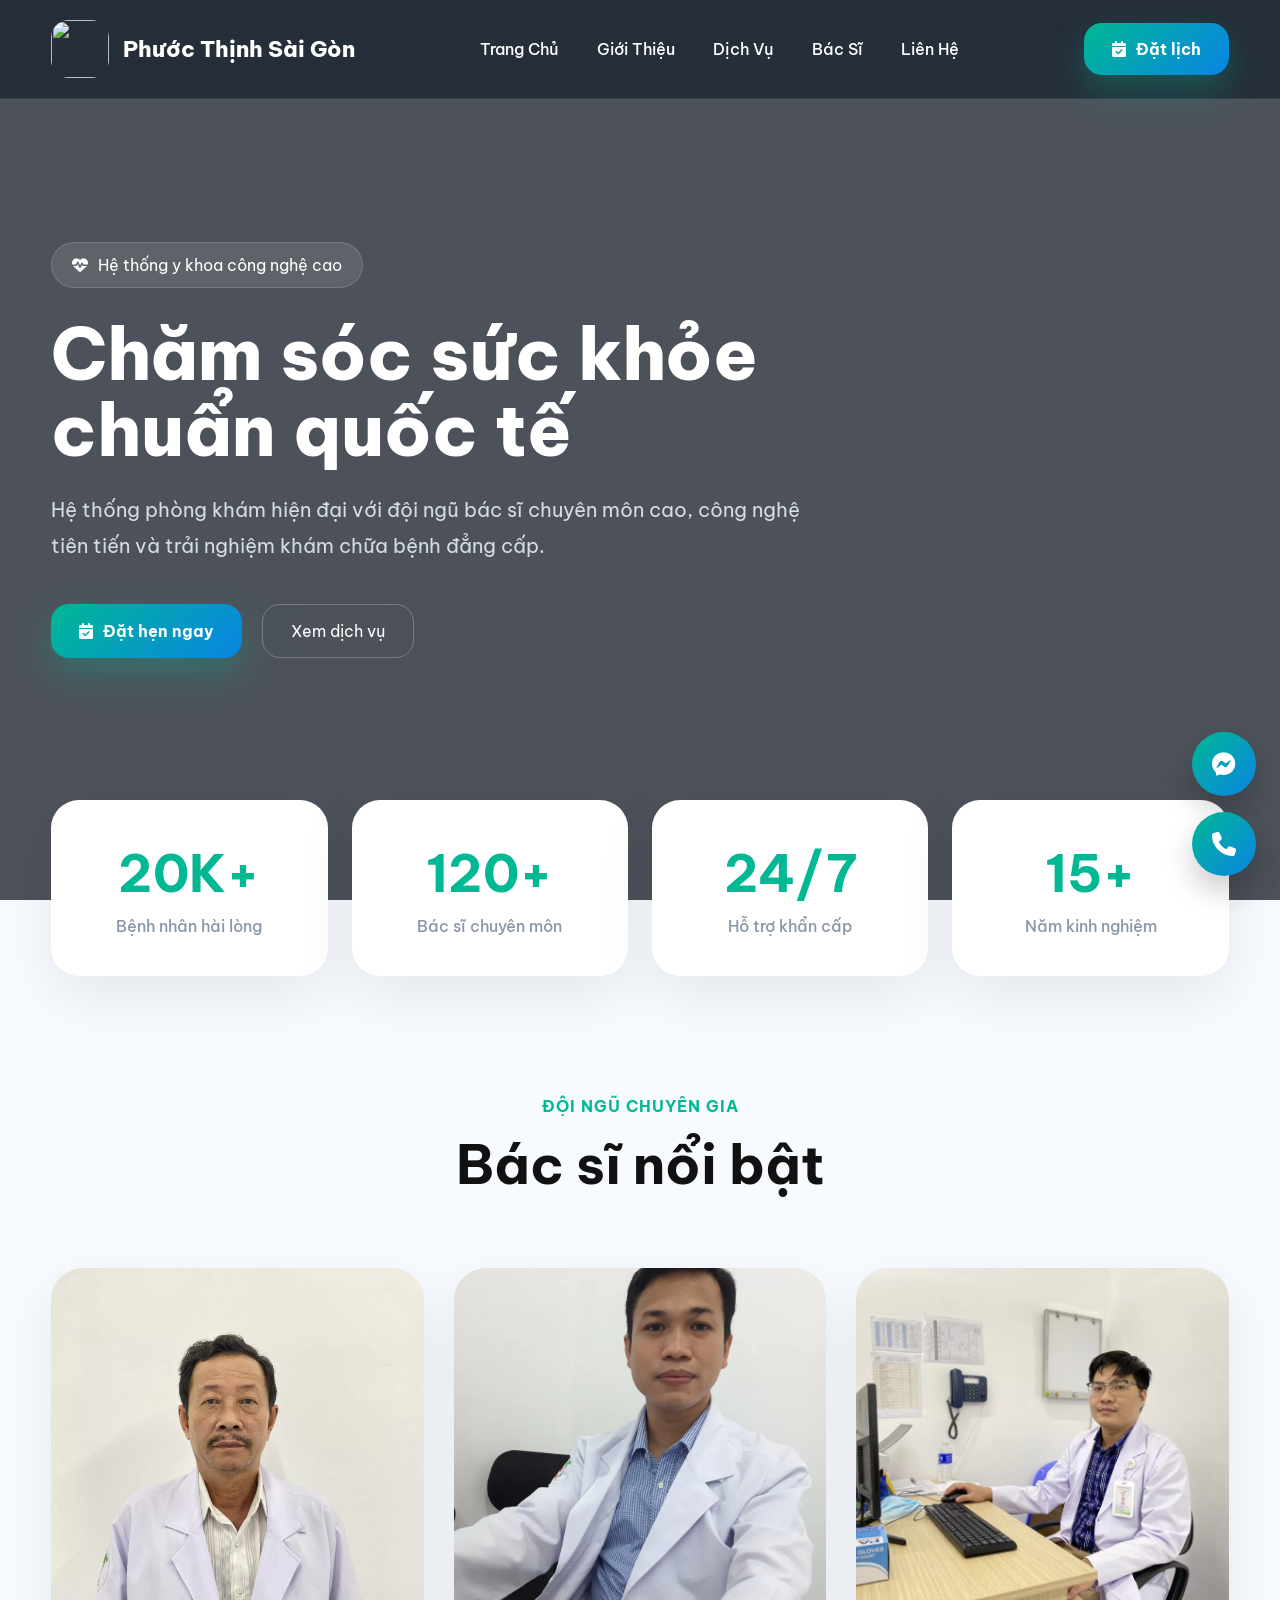
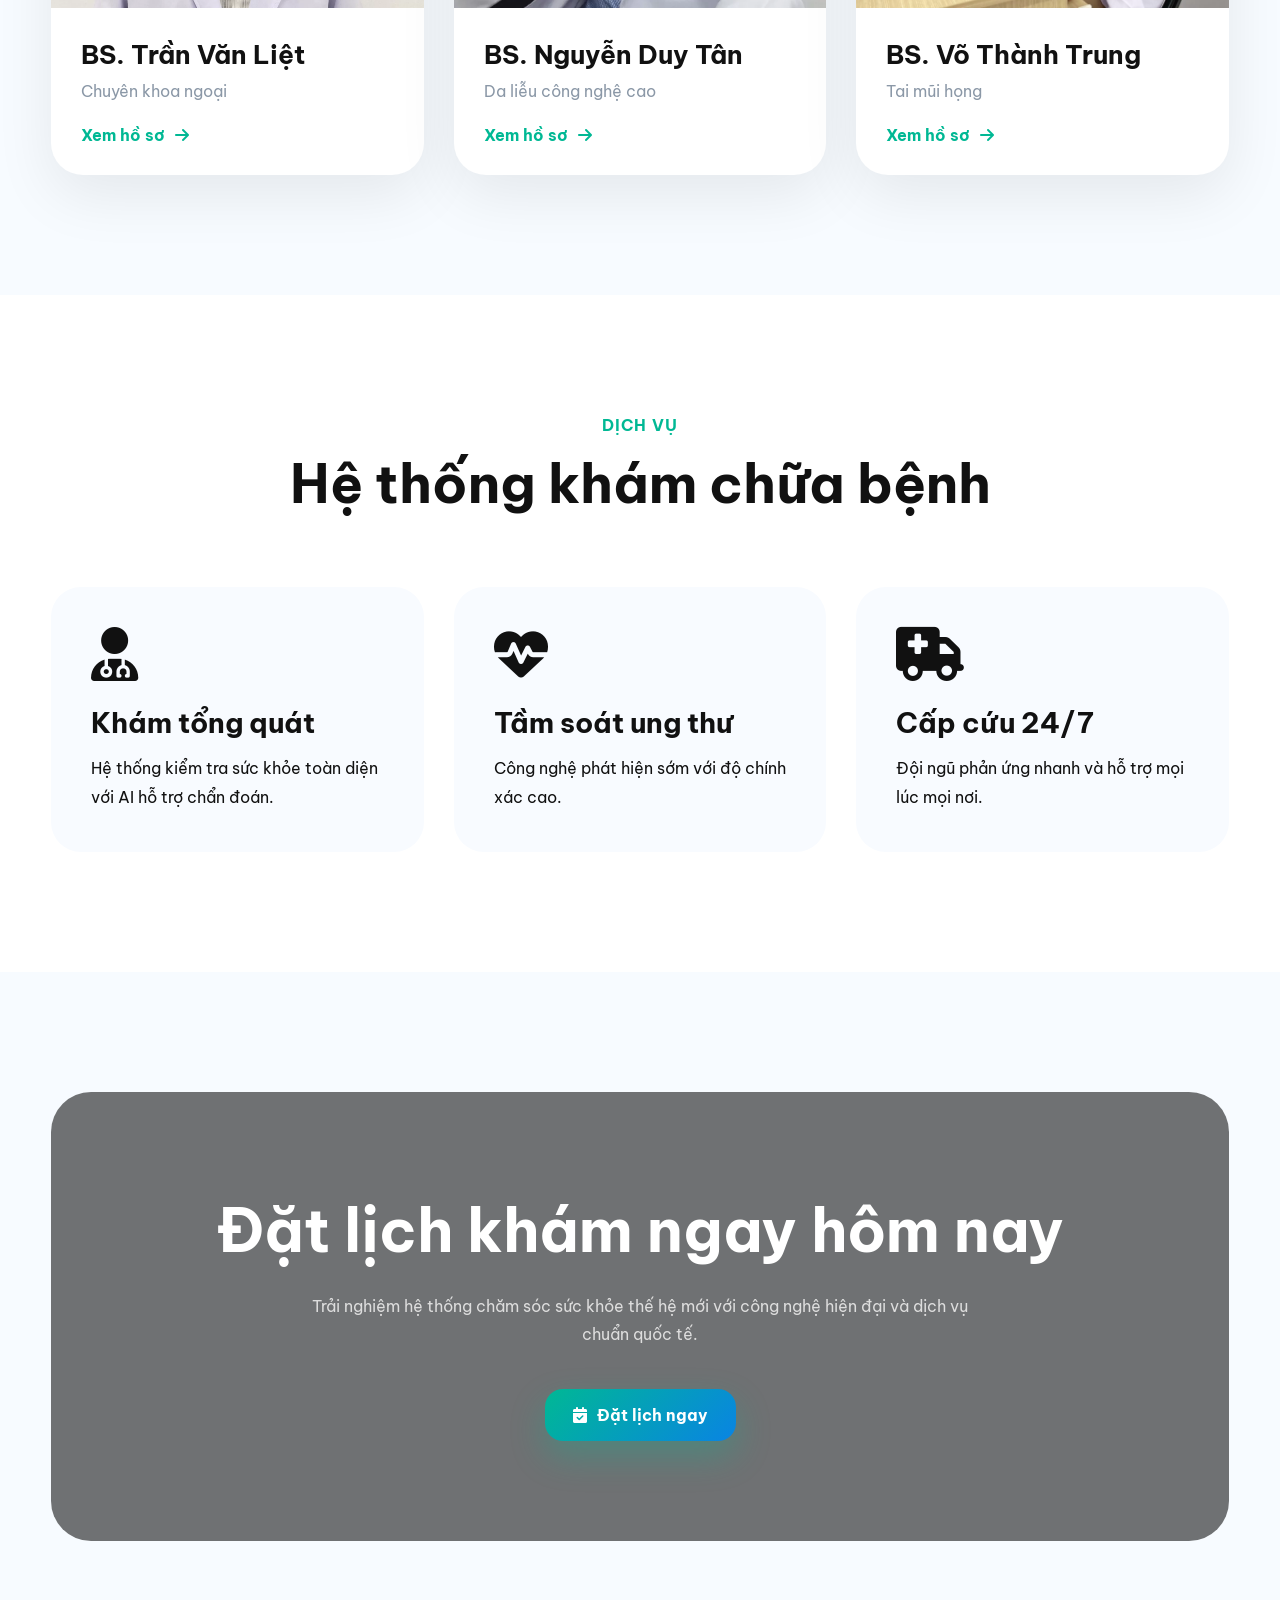
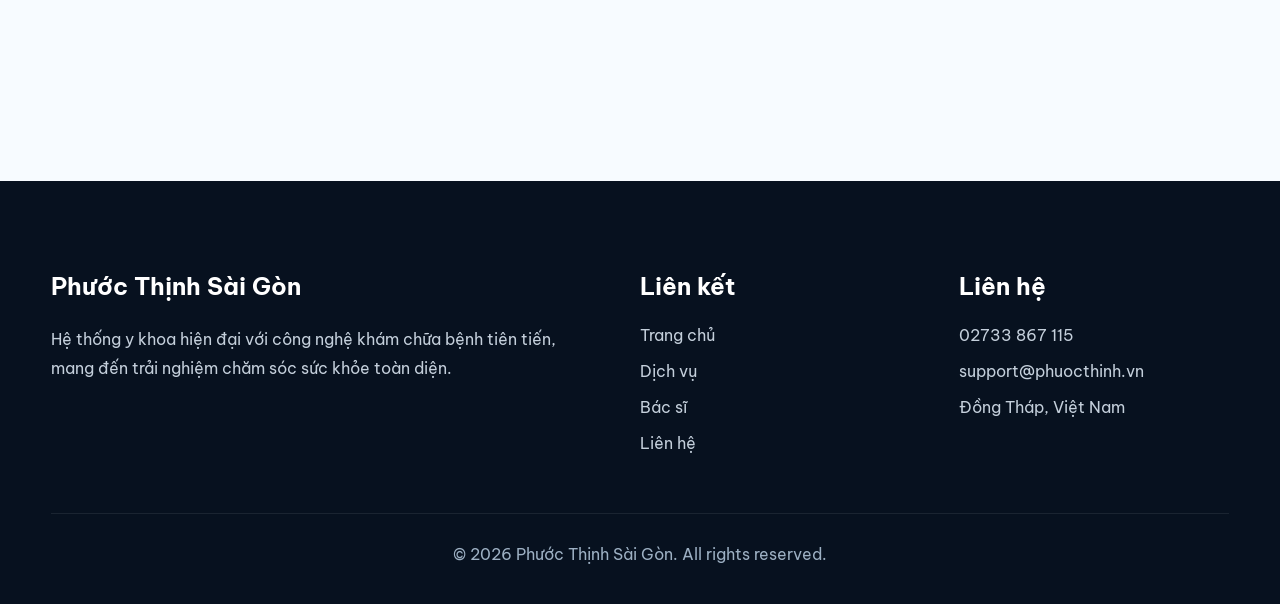
==== index.html @ d94be0cf "Update gfull" ====
<!DOCTYPE html>
<html lang="vi">
<head>
  <meta charset="UTF-8" />
  <meta name="viewport" content="width=device-width, initial-scale=1.0"/>

  <title>Phước Thịnh Sài Gòn</title>

  <!-- FONT -->
  <link rel="preconnect" href="https://fonts.googleapis.com">
  <link href="https://fonts.googleapis.com/css2?family=Be+Vietnam+Pro:wght@300;400;500;600;700;800&display=swap" rel="stylesheet">

  <!-- ICON -->
  <link
    rel="stylesheet"
    href="https://cdnjs.cloudflare.com/ajax/libs/font-awesome/6.5.2/css/all.min.css"
  />

  <!-- SWIPER -->
  <link
    rel="stylesheet"
    href="https://cdn.jsdelivr.net/npm/swiper@11/swiper-bundle.min.css"
  />
<link href="https://unpkg.com/aos@2.3.4/dist/aos.css" rel="stylesheet">
  <style>

    *{
      margin:0;
      padding:0;
      box-sizing:border-box;
    }

    :root{
      --primary:#00b894;
      --secondary:#0984e3;
      --dark:#07111f;
      --white:#fff;
      --gray:#8b98a7;
      --light:#f7fbff;
      --shadow:0 20px 60px rgba(0,0,0,.08);
      --radius:28px;
    }

    body{
      font-family:'Be Vietnam Pro',sans-serif;
      background:var(--light);
      color:#111;
      overflow-x:hidden;
    }

    a{
      text-decoration:none;
    }

    .container{
      width:min(1320px,92%);
      margin:auto;
    }

    /* NAVBAR */

    .navbar{
      position:fixed;
      top:0;
      left:0;
      width:100%;
      z-index:999;
      padding:20px 0;
      transition:.4s;
      backdrop-filter: blur(16px);
      background:rgba(7,17,31,.55);
      border-bottom:1px solid rgba(255,255,255,.08);
    }

    .nav-wrapper{
      display:flex;
      align-items:center;
      justify-content:space-between;
    }

    .logo{
      display:flex;
      align-items:center;
      gap:14px;
      color:#fff;
      font-weight:800;
      font-size:22px;
    }

    .logo img{
      width:58px;
      height:58px;
      border-radius:18px;
      object-fit:cover;
    }

    .menu{
      display:flex;
      gap:38px;
    }

    .menu a{
      color:#fff;
      font-weight:500;
      transition:.3s;
      position:relative;
    }

    .menu a:hover{
      color:#00e5b0;
    }

    .btn-primary{
      background:linear-gradient(135deg,var(--primary),var(--secondary));
      color:#fff;
      padding:16px 28px;
      border-radius:18px;
      font-weight:700;
      display:inline-flex;
      align-items:center;
      gap:10px;
      transition:.4s;
      box-shadow:0 15px 35px rgba(0,184,148,.3);
    }

    .btn-primary:hover{
      transform:translateY(-4px);
    }

    /* HERO */

    .hero{
      min-height:100vh;
      position:relative;
      display:flex;
      align-items:center;
      overflow:hidden;
      background:
      linear-gradient(rgba(4,10,20,.7),rgba(4,10,20,.7)),
      url('https://images.unsplash.com/photo-1579684385127-1ef15d508118?q=80&w=2000&auto=format&fit=crop')
      center/cover;
    }

    .hero-content{
      max-width:760px;
      color:#fff;
      position:relative;
      z-index:2;
    }

    .hero-badge{
      display:inline-flex;
      align-items:center;
      gap:10px;
      padding:12px 20px;
      border-radius:999px;
      background:rgba(255,255,255,.1);
      border:1px solid rgba(255,255,255,.15);
      margin-bottom:28px;
      backdrop-filter:blur(12px);
    }

    .hero h1{
      font-size:72px;
      line-height:1.05;
      font-weight:800;
      margin-bottom:24px;
    }

    .hero p{
      font-size:20px;
      color:#d6dce5;
      line-height:1.8;
      margin-bottom:40px;
    }

    .hero-buttons{
      display:flex;
      gap:20px;
      flex-wrap:wrap;
    }

    .btn-secondary{
      border:1px solid rgba(255,255,255,.25);
      padding:16px 28px;
      border-radius:18px;
      color:#fff;
      backdrop-filter:blur(10px);
      transition:.4s;
    }

    .btn-secondary:hover{
      background:#fff;
      color:#000;
    }

    /* STATS */

    .stats{
      margin-top:-100px;
      position:relative;
      z-index:5;
    }

    .stats-grid{
      display:grid;
      grid-template-columns:repeat(4,1fr);
      gap:24px;
    }

    .stat-card{
      background:#fff;
      border-radius:28px;
      padding:40px;
      box-shadow:var(--shadow);
      text-align:center;
    }

    .stat-card h2{
      font-size:52px;
      color:var(--primary);
      margin-bottom:10px;
    }

    .stat-card p{
      color:var(--gray);
      font-weight:500;
    }

    /* SECTION */

    section{
      padding:120px 0;
    }

    .section-title{
      text-align:center;
      margin-bottom:70px;
    }

    .section-title span{
      color:var(--primary);
      font-weight:700;
      letter-spacing:1px;
      text-transform:uppercase;
    }

    .section-title h2{
      font-size:54px;
      margin-top:14px;
    }

    /* DOCTORS */

    .doctor-grid{
      display:grid;
      grid-template-columns:repeat(auto-fit,minmax(280px,1fr));
      gap:30px;
    }

    .doctor-card{
      background:#fff;
      border-radius:32px;
      overflow:hidden;
      transition:.5s;
      box-shadow:var(--shadow);
      position:relative;
    }

    .doctor-card:hover{
      transform:translateY(-12px);
    }

    .doctor-image{
      height:340px;
      overflow:hidden;
    }

    .doctor-image img{
      width:100%;
      height:100%;
      object-fit:cover;
      transition:.6s;
    }

    .doctor-card:hover img{
      transform:scale(1.08);
    }

    .doctor-content{
      padding:30px;
    }

    .doctor-content h3{
      font-size:26px;
      margin-bottom:10px;
    }

    .doctor-content p{
      color:var(--gray);
      margin-bottom:24px;
    }

    .doctor-btn{
      display:inline-flex;
      align-items:center;
      gap:10px;
      color:var(--primary);
      font-weight:700;
    }

    /* SERVICES */

    .services{
      background:#fff;
    }

    .service-grid{
      display:grid;
      grid-template-columns:repeat(auto-fit,minmax(280px,1fr));
      gap:30px;
    }

    .service-card{
      padding:40px;
      border-radius:30px;
      background:#f8fbff;
      transition:.4s;
    }

    .service-card:hover{
      background:linear-gradient(135deg,#00b894,#0984e3);
      color:#fff;
      transform:translateY(-10px);
    }

    .service-card i{
      font-size:54px;
      margin-bottom:24px;
    }

    .service-card h3{
      font-size:28px;
      margin-bottom:14px;
    }

    .service-card p{
      line-height:1.8;
    }

    /* CTA */

    .cta{
      position:relative;
      border-radius:40px;
      overflow:hidden;
      background:
      linear-gradient(rgba(0,0,0,.55),rgba(0,0,0,.55)),
      url('https://images.unsplash.com/photo-1587351021759-3e566b6af7cc?q=80&w=2000&auto=format&fit=crop')
      center/cover;
      padding:100px;
      color:#fff;
      text-align:center;
    }

    .cta h2{
      font-size:60px;
      margin-bottom:24px;
    }

    .cta p{
      max-width:700px;
      margin:auto;
      line-height:1.8;
      color:#ddd;
      margin-bottom:40px;
    }

    /* FOOTER */

    footer{
      background:#07111f;
      color:#fff;
      padding:90px 0 40px;
      margin-top:120px;
    }

    .footer-grid{
      display:grid;
      grid-template-columns:2fr 1fr 1fr;
      gap:50px;
    }

    .footer-title{
      font-size:24px;
      margin-bottom:24px;
    }

    .footer-links{
      display:flex;
      flex-direction:column;
      gap:16px;
    }

    .footer-links a{
      color:#c4cfdb;
    }

    .copyright{
      margin-top:60px;
      border-top:1px solid rgba(255,255,255,.08);
      padding-top:30px;
      color:#9db0c3;
      text-align:center;
    }

    /* FLOAT */

    .floating-contact{
      position:fixed;
      right:24px;
      bottom:24px;
      z-index:999;
      display:flex;
      flex-direction:column;
      gap:16px;
    }

    .floating-contact a{
      width:64px;
      height:64px;
      border-radius:50%;
      display:flex;
      align-items:center;
      justify-content:center;
      background:linear-gradient(135deg,var(--primary),var(--secondary));
      color:#fff;
      font-size:24px;
      box-shadow:0 15px 30px rgba(0,0,0,.2);
    }

    /* MOBILE */

    @media(max-width:992px){

      .menu{
        display:none;
      }

      .hero h1{
        font-size:48px;
      }

      .stats-grid{
        grid-template-columns:1fr 1fr;
      }

      .section-title h2{
        font-size:40px;
      }

      .cta{
        padding:60px 30px;
      }

      .cta h2{
        font-size:40px;
      }

      .footer-grid{
        grid-template-columns:1fr;
      }

    }

    @media(max-width:768px){

      .hero{
        text-align:center;
      }

      .hero-buttons{
        justify-content:center;
      }

      .stats-grid{
        grid-template-columns:1fr;
      }

      .hero h1{
        font-size:38px;
      }

    }

  </style>
</head>

<body>

  <!-- NAVBAR -->

  <header class="navbar">
    <div class="container nav-wrapper">

      <a href="#" class="logo">
        <img src="https://media.phuocthinhsaigon.vn/media/logo/logo-ptsg.webp">
        <span>Phước Thịnh Sài Gòn</span>
      </a>

      <nav class="menu">
        <a href="#">Trang Chủ</a>
        <a href="#">Giới Thiệu</a>
        <a href="#">Dịch Vụ</a>
        <a href="#">Bác Sĩ</a>
        <a href="#">Liên Hệ</a>
      </nav>

      <a href="#" class="btn-primary">
        <i class="fa-solid fa-calendar-check"></i>
        Đặt lịch
      </a>

    </div>
  </header>

  <!-- HERO -->

  <section class="hero">

    <div class="container">

      <div class="hero-content">

        <div class="hero-badge">
          <i class="fa-solid fa-heart-pulse"></i>
          Hệ thống y khoa công nghệ cao
        </div>

        <h1>
          Chăm sóc sức khỏe chuẩn quốc tế
        </h1>

        <p>
          Hệ thống phòng khám hiện đại với đội ngũ bác sĩ chuyên môn cao,
          công nghệ tiên tiến và trải nghiệm khám chữa bệnh đẳng cấp.
        </p>

        <div class="hero-buttons">

          <a href="booking.html" class="btn-primary">
            <i class="fa-solid fa-calendar-check"></i>
            Đặt hẹn ngay
          </a>

          <a href="https://phuocthinhsaigon.vn/kham-chua-benh-dich-vu" class="btn-secondary">
            Xem dịch vụ
          </a>

        </div>

      </div>

    </div>

  </section>

  <!-- STATS -->

  <div class="stats">
    <div class="container">

      <div class="stats-grid">

        <div class="stat-card">
          <h2>20K+</h2>
          <p>Bệnh nhân hài lòng</p>
        </div>

        <div class="stat-card">
          <h2>120+</h2>
          <p>Bác sĩ chuyên môn</p>
        </div>

        <div class="stat-card">
          <h2>24/7</h2>
          <p>Hỗ trợ khẩn cấp</p>
        </div>

        <div class="stat-card">
          <h2>15+</h2>
          <p>Năm kinh nghiệm</p>
        </div>

      </div>

    </div>
  </div>

  <!-- DOCTORS -->

  <section>

    <div class="container">

      <div class="section-title">
        <span>Đội ngũ chuyên gia</span>
        <h2>Bác sĩ nổi bật</h2>
      </div>

      <div class="doctor-grid">

        <div class="doctor-card">

          <div class="doctor-image">
            <img src="/image/tran-van-liet_thumb_350.webp">
          </div>

          <div class="doctor-content">
            <h3>BS. Trần Văn Liệt</h3>
            <p>Chuyên khoa ngoại</p>

            <a href="https://phuocthinhsaigon.vn/tran-van-liet" class="doctor-btn">
              Xem hồ sơ
              <i class="fa-solid fa-arrow-right"></i>
            </a>
          </div>

        </div>

        <div class="doctor-card">

          <div class="doctor-image">
            <img src="/image/nguyen-duy-tan_thumb_350.webp">
          </div>

          <div class="doctor-content">
            <h3>BS. Nguyễn Duy Tân</h3>
            <p>Da liễu công nghệ cao</p>

            <a href="https://phuocthinhsaigon.vn/nguyen-duy-tan" class="doctor-btn">
              Xem hồ sơ
              <i class="fa-solid fa-arrow-right"></i>
            </a>
          </div>

        </div>

        <div class="doctor-card">

          <div class="doctor-image">
            <img src="/image/vo-thanh-trung_thumb_350.webp">
          </div>

          <div class="doctor-content">
            <h3>BS. Võ Thành Trung</h3>
            <p>Tai mũi họng</p>

            <a href="https://phuocthinhsaigon.vn/vo-thanh-trung" class="doctor-btn">
              Xem hồ sơ
              <i class="fa-solid fa-arrow-right"></i>
            </a>
          </div>

        </div>

      </div>

    </div>

  </section>

  <!-- SERVICES -->

  <section class="services">

    <div class="container">

      <div class="section-title">
        <span>Dịch vụ</span>
        <h2>Hệ thống khám chữa bệnh</h2>
      </div>

      <div class="service-grid">

        <div class="service-card">
          <i class="fa-solid fa-user-doctor"></i>
          <h3>Khám tổng quát</h3>
          <p>
            Hệ thống kiểm tra sức khỏe toàn diện với AI hỗ trợ chẩn đoán.
          </p>
        </div>

        <div class="service-card">
          <i class="fa-solid fa-heart-pulse"></i>
          <h3>Tầm soát ung thư</h3>
          <p>
            Công nghệ phát hiện sớm với độ chính xác cao.
          </p>
        </div>

        <div class="service-card">
          <i class="fa-solid fa-truck-medical"></i>
          <h3>Cấp cứu 24/7</h3>
          <p>
            Đội ngũ phản ứng nhanh và hỗ trợ mọi lúc mọi nơi.
          </p>
        </div>

      </div>

    </div>

  </section>

  <!-- CTA -->

  <section>

    <div class="container">

      <div class="cta">

        <h2>
          Đặt lịch khám ngay hôm nay
        </h2>

        <p>
          Trải nghiệm hệ thống chăm sóc sức khỏe thế hệ mới với công nghệ hiện đại và dịch vụ chuẩn quốc tế.
        </p>

       <a href="booking.html" class="btn-primary">
  <i class="fa-solid fa-calendar-check"></i>
  Đặt lịch ngay
</a>

      </div>

    </div>

  </section>

  <!-- FOOTER -->

  <footer>

    <div class="container">

      <div class="footer-grid">

        <div>
          <h3 class="footer-title">
            Phước Thịnh Sài Gòn
          </h3>

          <p style="line-height:1.8;color:#c4cfdb;">
            Hệ thống y khoa hiện đại với công nghệ khám chữa bệnh tiên tiến,
            mang đến trải nghiệm chăm sóc sức khỏe toàn diện.
          </p>
        </div>

        <div>

          <h3 class="footer-title">Liên kết</h3>

          <div class="footer-links">
            <a href="#">Trang chủ</a>
            <a href="#">Dịch vụ</a>
            <a href="#">Bác sĩ</a>
            <a href="#">Liên hệ</a>
          </div>

        </div>

        <div>

          <h3 class="footer-title">Liên hệ</h3>

          <div class="footer-links">
            <a href="#">02733 867 115</a>
            <a href="#">support@phuocthinh.vn</a>
            <a href="#">Đồng Tháp, Việt Nam</a>
          </div>

        </div>

      </div>

      <div class="copyright">
        © 2026 Phước Thịnh Sài Gòn. All rights reserved.
      </div>

    </div>

  </footer>

  <!-- FLOAT -->

  <div class="floating-contact">

    <a href="#">
      <i class="fa-brands fa-facebook-messenger"></i>
    </a>

    <a href="#">
      <i class="fa-solid fa-phone"></i>
    </a>

  </div>

  <!-- JS -->

  <script src="https://cdn.jsdelivr.net/npm/swiper@11/swiper-bundle.min.js"></script>

  <script>

    window.addEventListener("scroll",()=>{

      const nav=document.querySelector(".navbar");

      if(window.scrollY>50){
        nav.style.background="rgba(7,17,31,.88)";
      }else{
        nav.style.background="rgba(7,17,31,.55)";
      }

    });

  </script>

</body>
</html>
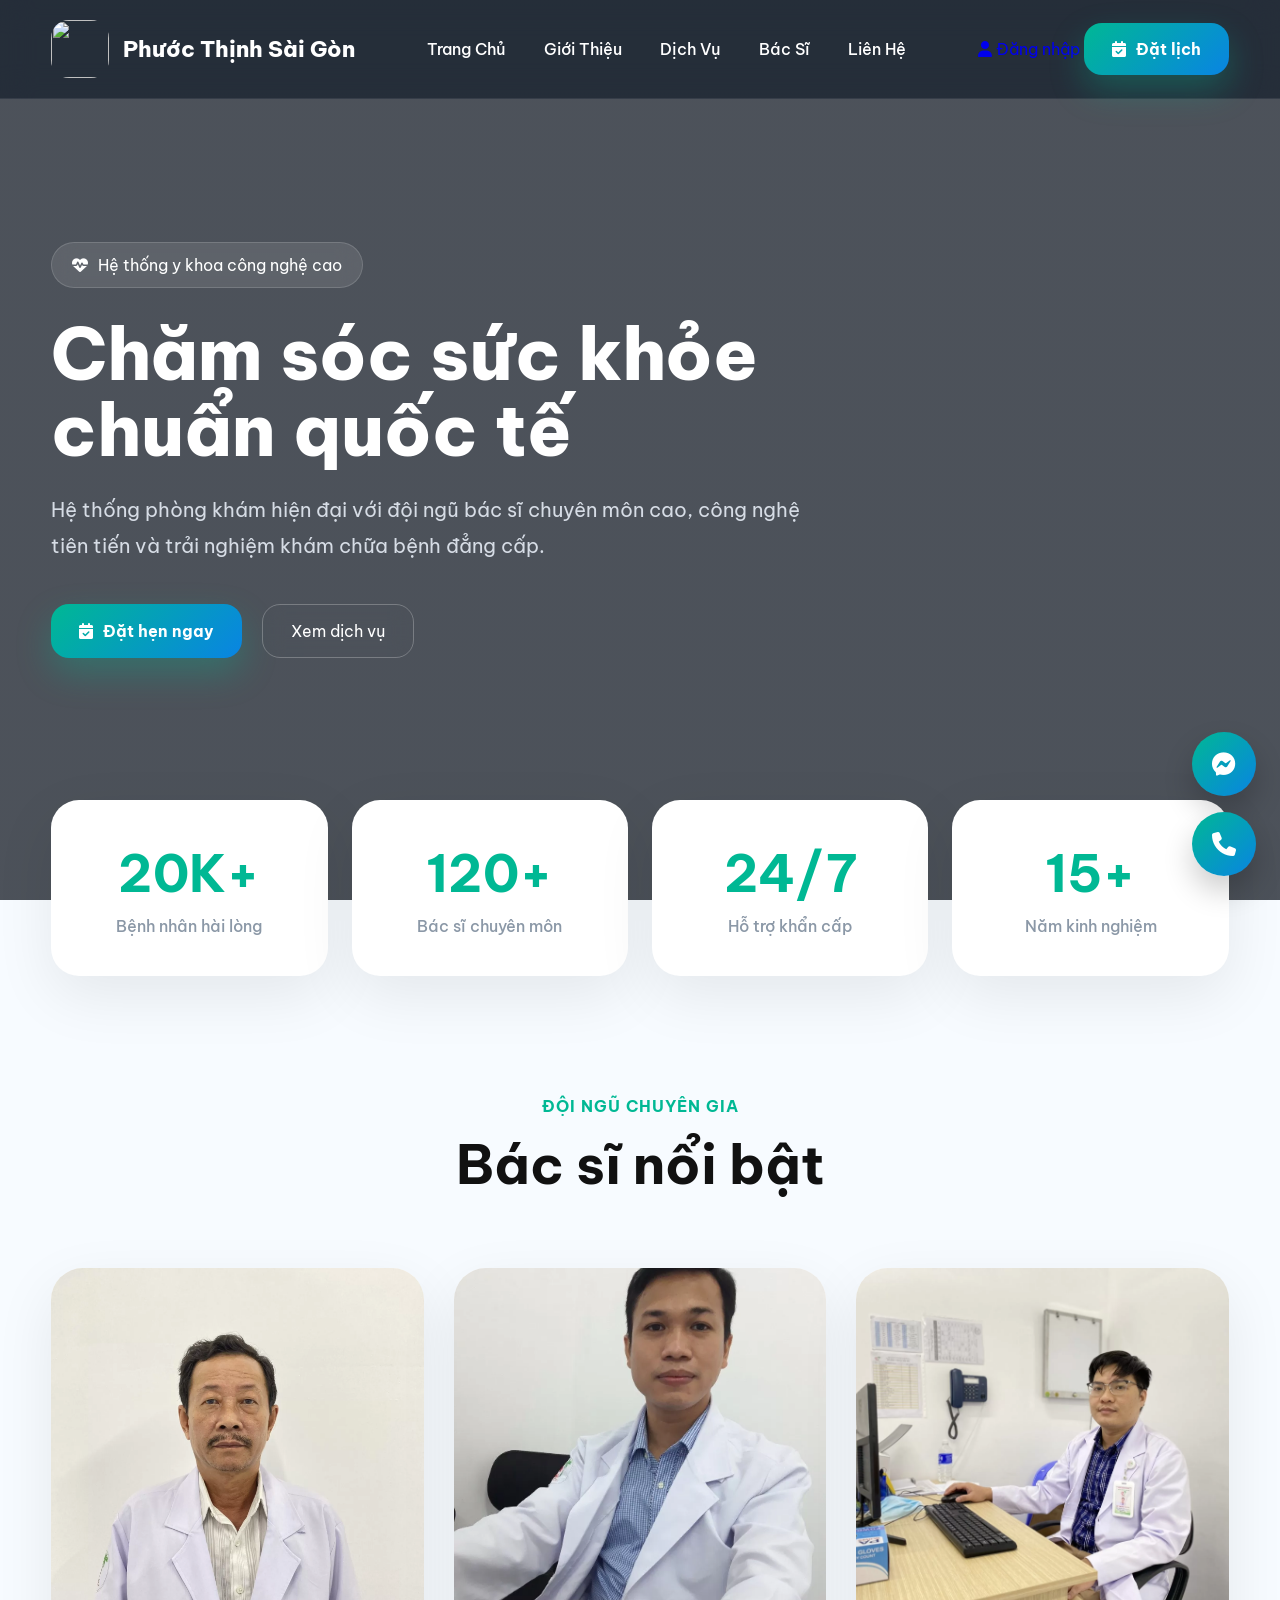
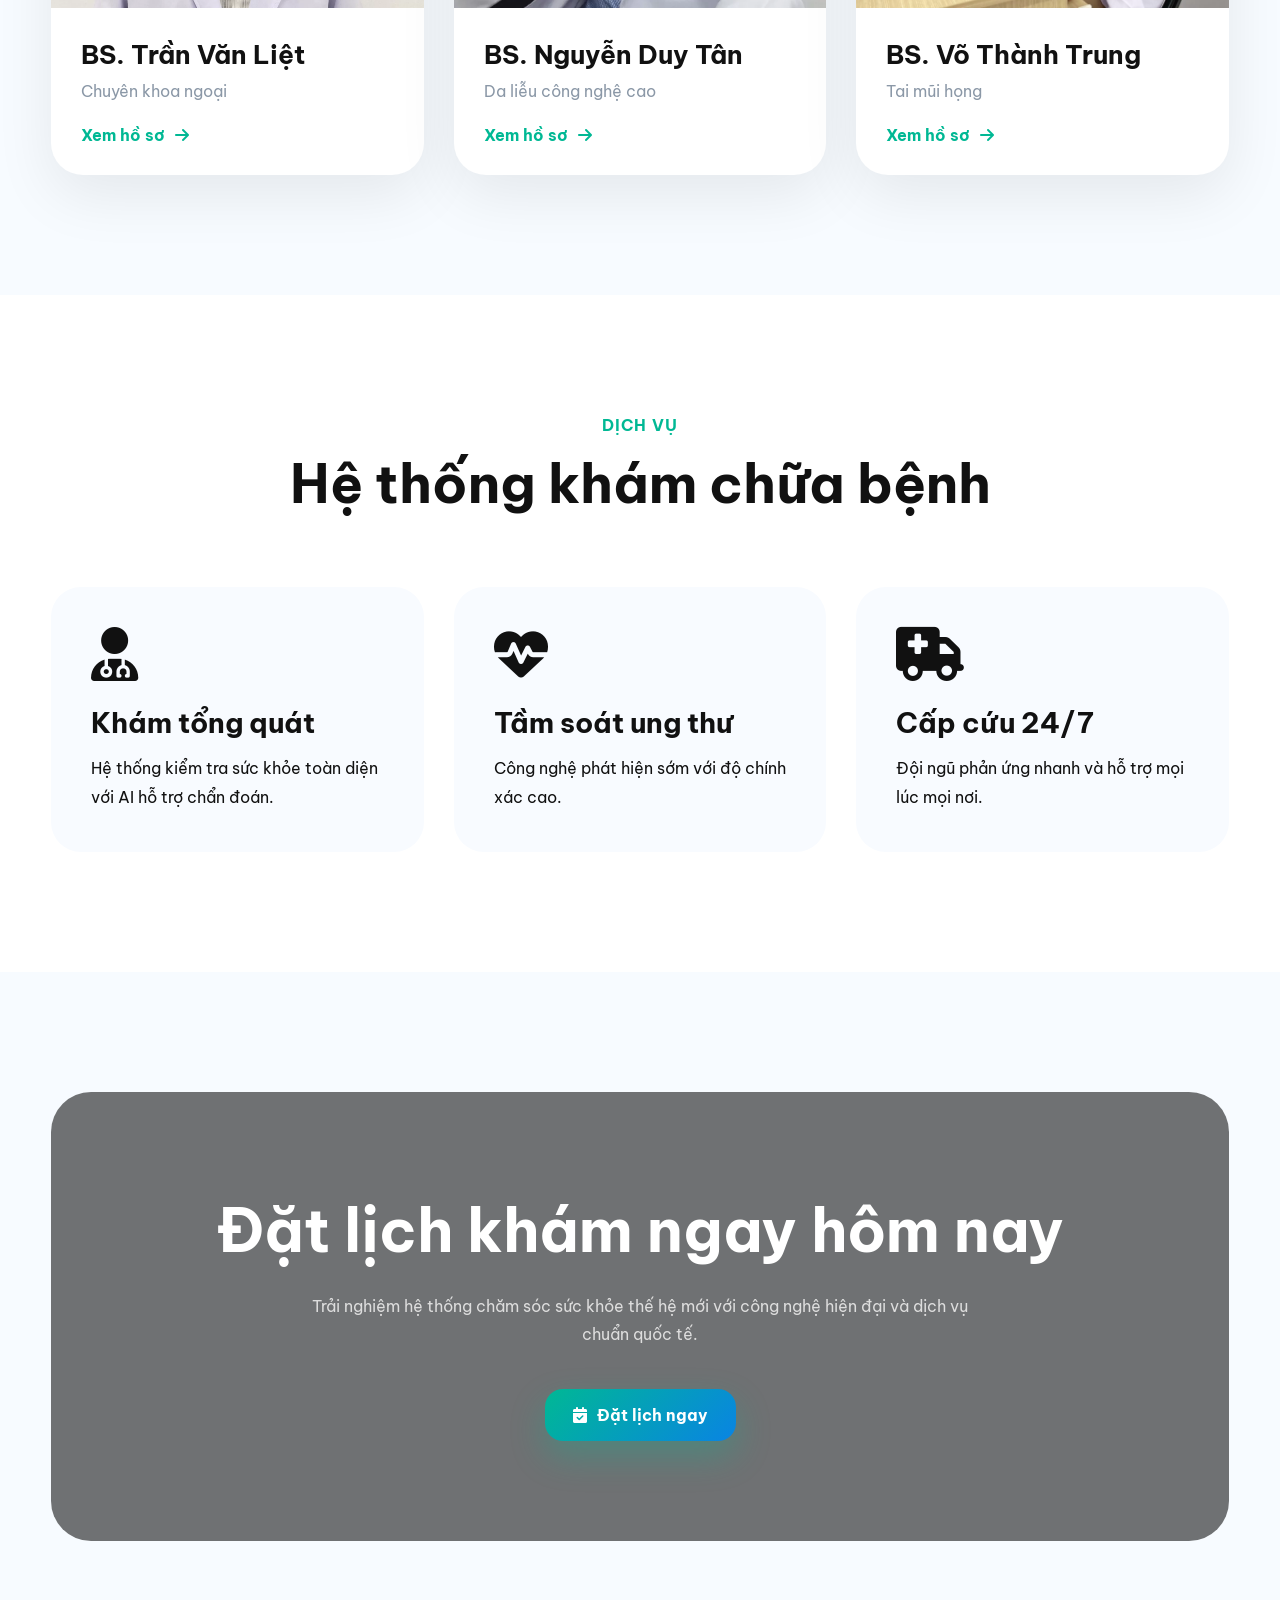
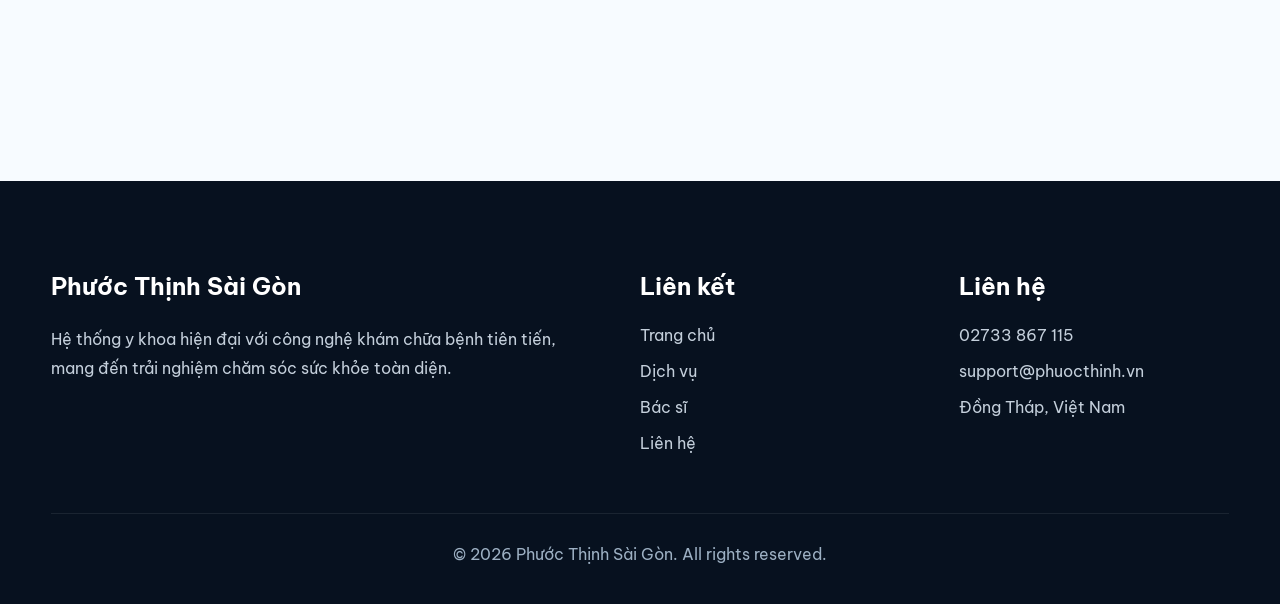
==== commit 2a68bd94: "Update login page" ====
--- a/index.html
+++ b/index.html
@@ -516,10 +516,17 @@
         <a href="#">Liên Hệ</a>
       </nav>
 
-      <a href="#" class="btn-primary">
-        <i class="fa-solid fa-calendar-check"></i>
-        Đặt lịch
-      </a>
+      <div class="nav-actions">
+  <a href="login.html" class="btn-login">
+    <i class="fa-solid fa-user"></i>
+    Đăng nhập
+  </a>
+
+  <a href="booking.html" class="btn-primary">
+    <i class="fa-solid fa-calendar-check"></i>
+    Đặt lịch
+  </a>
+</div>
 
     </div>
   </header>
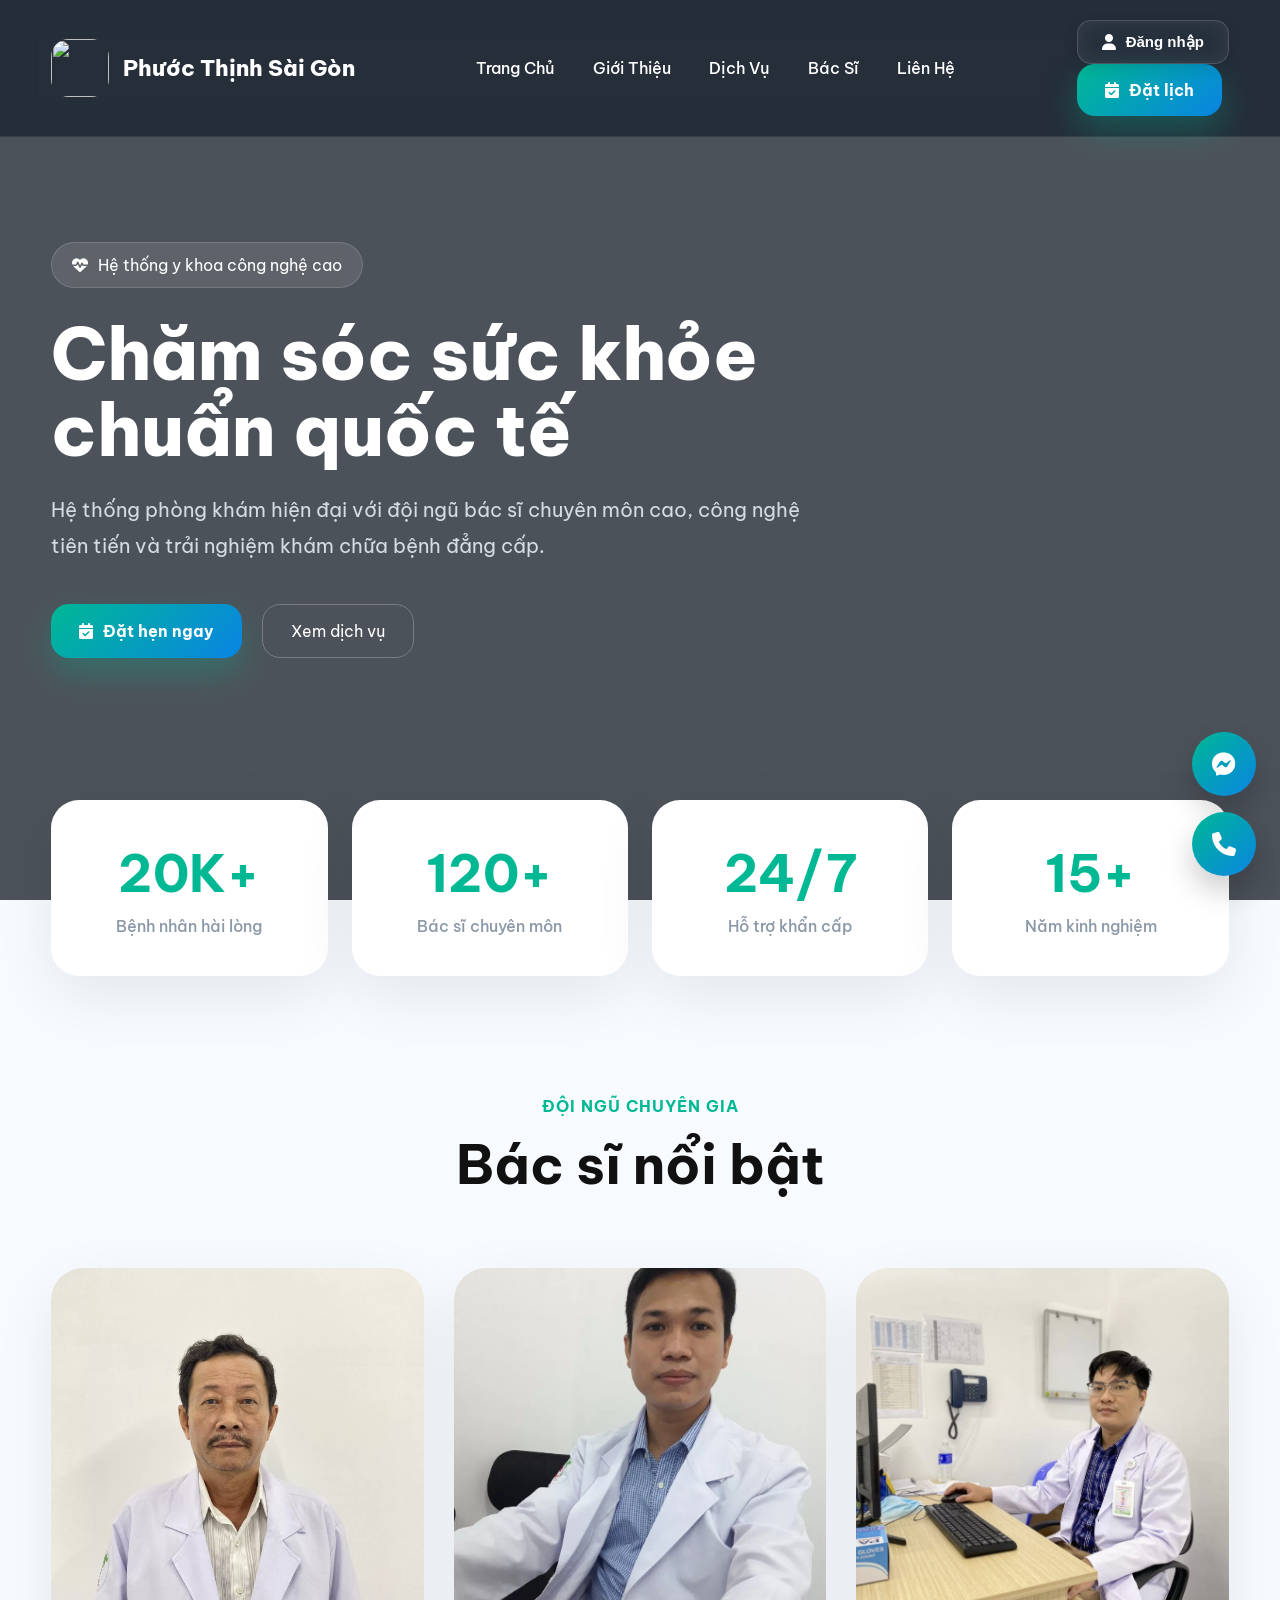
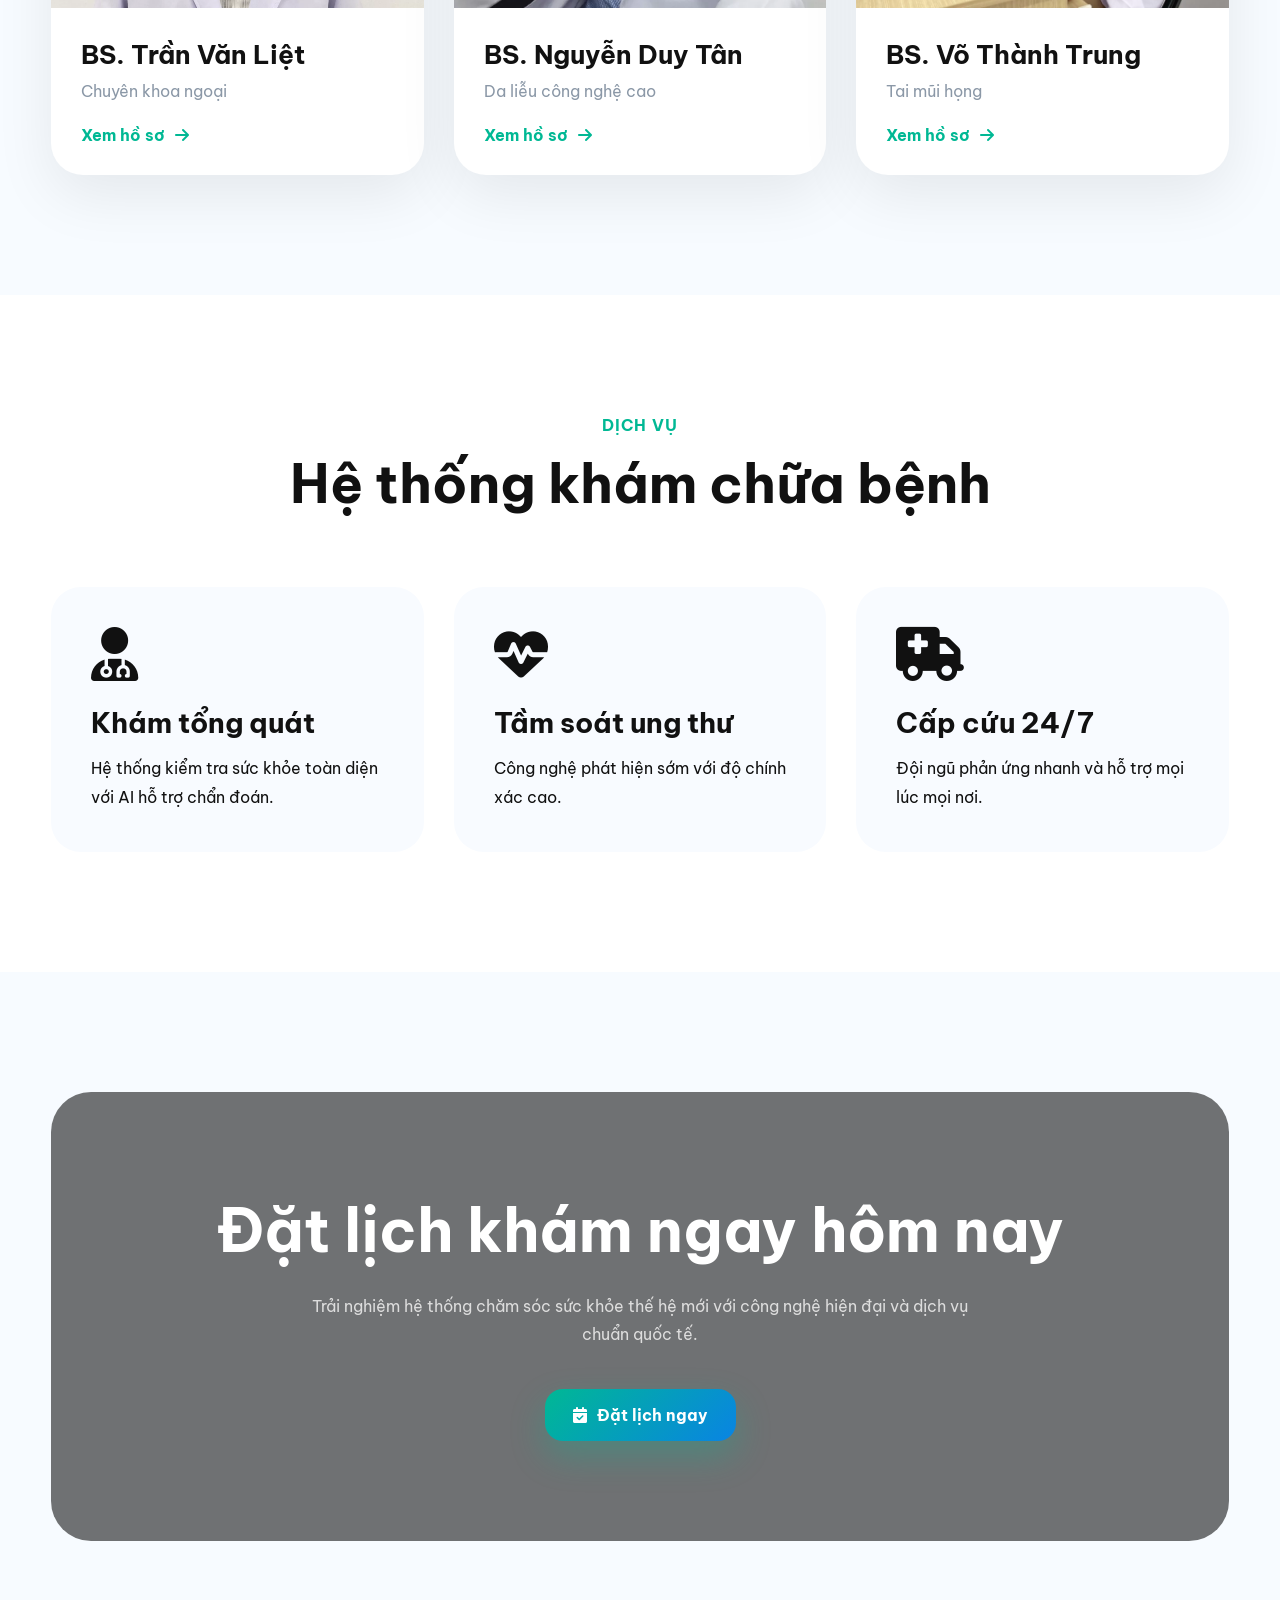
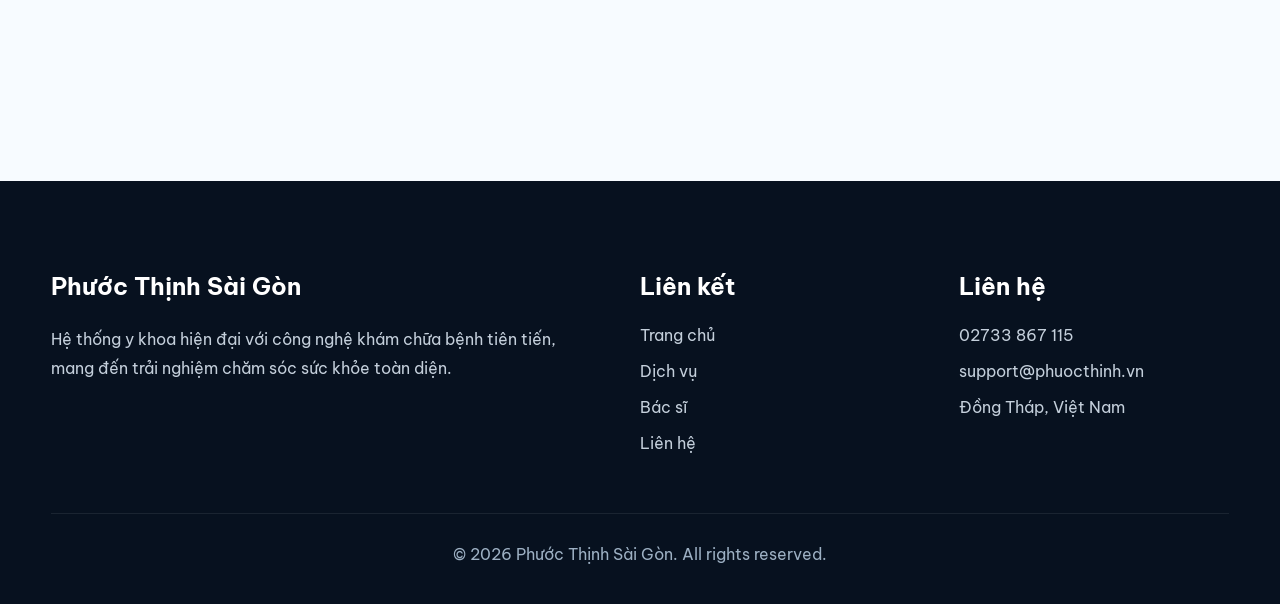
==== commit 811650a5: "uPDATE ui" ====
--- a/index.html
+++ b/index.html
@@ -22,478 +22,8 @@
     href="https://cdn.jsdelivr.net/npm/swiper@11/swiper-bundle.min.css"
   />
 <link href="https://unpkg.com/aos@2.3.4/dist/aos.css" rel="stylesheet">
-  <style>
-
-    *{
-      margin:0;
-      padding:0;
-      box-sizing:border-box;
-    }
-
-    :root{
-      --primary:#00b894;
-      --secondary:#0984e3;
-      --dark:#07111f;
-      --white:#fff;
-      --gray:#8b98a7;
-      --light:#f7fbff;
-      --shadow:0 20px 60px rgba(0,0,0,.08);
-      --radius:28px;
-    }
-
-    body{
-      font-family:'Be Vietnam Pro',sans-serif;
-      background:var(--light);
-      color:#111;
-      overflow-x:hidden;
-    }
-
-    a{
-      text-decoration:none;
-    }
-
-    .container{
-      width:min(1320px,92%);
-      margin:auto;
-    }
-
-    /* NAVBAR */
-
-    .navbar{
-      position:fixed;
-      top:0;
-      left:0;
-      width:100%;
-      z-index:999;
-      padding:20px 0;
-      transition:.4s;
-      backdrop-filter: blur(16px);
-      background:rgba(7,17,31,.55);
-      border-bottom:1px solid rgba(255,255,255,.08);
-    }
-
-    .nav-wrapper{
-      display:flex;
-      align-items:center;
-      justify-content:space-between;
-    }
-
-    .logo{
-      display:flex;
-      align-items:center;
-      gap:14px;
-      color:#fff;
-      font-weight:800;
-      font-size:22px;
-    }
-
-    .logo img{
-      width:58px;
-      height:58px;
-      border-radius:18px;
-      object-fit:cover;
-    }
-
-    .menu{
-      display:flex;
-      gap:38px;
-    }
-
-    .menu a{
-      color:#fff;
-      font-weight:500;
-      transition:.3s;
-      position:relative;
-    }
-
-    .menu a:hover{
-      color:#00e5b0;
-    }
-
-    .btn-primary{
-      background:linear-gradient(135deg,var(--primary),var(--secondary));
-      color:#fff;
-      padding:16px 28px;
-      border-radius:18px;
-      font-weight:700;
-      display:inline-flex;
-      align-items:center;
-      gap:10px;
-      transition:.4s;
-      box-shadow:0 15px 35px rgba(0,184,148,.3);
-    }
-
-    .btn-primary:hover{
-      transform:translateY(-4px);
-    }
-
-    /* HERO */
-
-    .hero{
-      min-height:100vh;
-      position:relative;
-      display:flex;
-      align-items:center;
-      overflow:hidden;
-      background:
-      linear-gradient(rgba(4,10,20,.7),rgba(4,10,20,.7)),
-      url('https://images.unsplash.com/photo-1579684385127-1ef15d508118?q=80&w=2000&auto=format&fit=crop')
-      center/cover;
-    }
-
-    .hero-content{
-      max-width:760px;
-      color:#fff;
-      position:relative;
-      z-index:2;
-    }
-
-    .hero-badge{
-      display:inline-flex;
-      align-items:center;
-      gap:10px;
-      padding:12px 20px;
-      border-radius:999px;
-      background:rgba(255,255,255,.1);
-      border:1px solid rgba(255,255,255,.15);
-      margin-bottom:28px;
-      backdrop-filter:blur(12px);
-    }
-
-    .hero h1{
-      font-size:72px;
-      line-height:1.05;
-      font-weight:800;
-      margin-bottom:24px;
-    }
-
-    .hero p{
-      font-size:20px;
-      color:#d6dce5;
-      line-height:1.8;
-      margin-bottom:40px;
-    }
-
-    .hero-buttons{
-      display:flex;
-      gap:20px;
-      flex-wrap:wrap;
-    }
-
-    .btn-secondary{
-      border:1px solid rgba(255,255,255,.25);
-      padding:16px 28px;
-      border-radius:18px;
-      color:#fff;
-      backdrop-filter:blur(10px);
-      transition:.4s;
-    }
-
-    .btn-secondary:hover{
-      background:#fff;
-      color:#000;
-    }
-
-    /* STATS */
-
-    .stats{
-      margin-top:-100px;
-      position:relative;
-      z-index:5;
-    }
-
-    .stats-grid{
-      display:grid;
-      grid-template-columns:repeat(4,1fr);
-      gap:24px;
-    }
-
-    .stat-card{
-      background:#fff;
-      border-radius:28px;
-      padding:40px;
-      box-shadow:var(--shadow);
-      text-align:center;
-    }
-
-    .stat-card h2{
-      font-size:52px;
-      color:var(--primary);
-      margin-bottom:10px;
-    }
-
-    .stat-card p{
-      color:var(--gray);
-      font-weight:500;
-    }
-
-    /* SECTION */
-
-    section{
-      padding:120px 0;
-    }
-
-    .section-title{
-      text-align:center;
-      margin-bottom:70px;
-    }
-
-    .section-title span{
-      color:var(--primary);
-      font-weight:700;
-      letter-spacing:1px;
-      text-transform:uppercase;
-    }
-
-    .section-title h2{
-      font-size:54px;
-      margin-top:14px;
-    }
-
-    /* DOCTORS */
-
-    .doctor-grid{
-      display:grid;
-      grid-template-columns:repeat(auto-fit,minmax(280px,1fr));
-      gap:30px;
-    }
-
-    .doctor-card{
-      background:#fff;
-      border-radius:32px;
-      overflow:hidden;
-      transition:.5s;
-      box-shadow:var(--shadow);
-      position:relative;
-    }
-
-    .doctor-card:hover{
-      transform:translateY(-12px);
-    }
-
-    .doctor-image{
-      height:340px;
-      overflow:hidden;
-    }
-
-    .doctor-image img{
-      width:100%;
-      height:100%;
-      object-fit:cover;
-      transition:.6s;
-    }
-
-    .doctor-card:hover img{
-      transform:scale(1.08);
-    }
-
-    .doctor-content{
-      padding:30px;
-    }
-
-    .doctor-content h3{
-      font-size:26px;
-      margin-bottom:10px;
-    }
-
-    .doctor-content p{
-      color:var(--gray);
-      margin-bottom:24px;
-    }
-
-    .doctor-btn{
-      display:inline-flex;
-      align-items:center;
-      gap:10px;
-      color:var(--primary);
-      font-weight:700;
-    }
-
-    /* SERVICES */
-
-    .services{
-      background:#fff;
-    }
-
-    .service-grid{
-      display:grid;
-      grid-template-columns:repeat(auto-fit,minmax(280px,1fr));
-      gap:30px;
-    }
-
-    .service-card{
-      padding:40px;
-      border-radius:30px;
-      background:#f8fbff;
-      transition:.4s;
-    }
-
-    .service-card:hover{
-      background:linear-gradient(135deg,#00b894,#0984e3);
-      color:#fff;
-      transform:translateY(-10px);
-    }
-
-    .service-card i{
-      font-size:54px;
-      margin-bottom:24px;
-    }
-
-    .service-card h3{
-      font-size:28px;
-      margin-bottom:14px;
-    }
-
-    .service-card p{
-      line-height:1.8;
-    }
-
-    /* CTA */
-
-    .cta{
-      position:relative;
-      border-radius:40px;
-      overflow:hidden;
-      background:
-      linear-gradient(rgba(0,0,0,.55),rgba(0,0,0,.55)),
-      url('https://images.unsplash.com/photo-1587351021759-3e566b6af7cc?q=80&w=2000&auto=format&fit=crop')
-      center/cover;
-      padding:100px;
-      color:#fff;
-      text-align:center;
-    }
-
-    .cta h2{
-      font-size:60px;
-      margin-bottom:24px;
-    }
-
-    .cta p{
-      max-width:700px;
-      margin:auto;
-      line-height:1.8;
-      color:#ddd;
-      margin-bottom:40px;
-    }
-
-    /* FOOTER */
-
-    footer{
-      background:#07111f;
-      color:#fff;
-      padding:90px 0 40px;
-      margin-top:120px;
-    }
-
-    .footer-grid{
-      display:grid;
-      grid-template-columns:2fr 1fr 1fr;
-      gap:50px;
-    }
-
-    .footer-title{
-      font-size:24px;
-      margin-bottom:24px;
-    }
-
-    .footer-links{
-      display:flex;
-      flex-direction:column;
-      gap:16px;
-    }
-
-    .footer-links a{
-      color:#c4cfdb;
-    }
-
-    .copyright{
-      margin-top:60px;
-      border-top:1px solid rgba(255,255,255,.08);
-      padding-top:30px;
-      color:#9db0c3;
-      text-align:center;
-    }
-
-    /* FLOAT */
-
-    .floating-contact{
-      position:fixed;
-      right:24px;
-      bottom:24px;
-      z-index:999;
-      display:flex;
-      flex-direction:column;
-      gap:16px;
-    }
-
-    .floating-contact a{
-      width:64px;
-      height:64px;
-      border-radius:50%;
-      display:flex;
-      align-items:center;
-      justify-content:center;
-      background:linear-gradient(135deg,var(--primary),var(--secondary));
-      color:#fff;
-      font-size:24px;
-      box-shadow:0 15px 30px rgba(0,0,0,.2);
-    }
-
-    /* MOBILE */
-
-    @media(max-width:992px){
-
-      .menu{
-        display:none;
-      }
-
-      .hero h1{
-        font-size:48px;
-      }
-
-      .stats-grid{
-        grid-template-columns:1fr 1fr;
-      }
-
-      .section-title h2{
-        font-size:40px;
-      }
-
-      .cta{
-        padding:60px 30px;
-      }
-
-      .cta h2{
-        font-size:40px;
-      }
-
-      .footer-grid{
-        grid-template-columns:1fr;
-      }
-
-    }
-
-    @media(max-width:768px){
-
-      .hero{
-        text-align:center;
-      }
-
-      .hero-buttons{
-        justify-content:center;
-      }
-
-      .stats-grid{
-        grid-template-columns:1fr;
-      }
-
-      .hero h1{
-        font-size:38px;
-      }
-
-    }
-
-  </style>
+ <link rel="stylesheet" href="main.css">
+ <link rel="stylesheet" href="login-button.css">
 </head>
 
 <body>
--- a/main.css
+++ b/main.css
@@ -0,0 +1,471 @@
+
+
+    *{
+      margin:0;
+      padding:0;
+      box-sizing:border-box;
+    }
+
+    :root{
+      --primary:#00b894;
+      --secondary:#0984e3;
+      --dark:#07111f;
+      --white:#fff;
+      --gray:#8b98a7;
+      --light:#f7fbff;
+      --shadow:0 20px 60px rgba(0,0,0,.08);
+      --radius:28px;
+    }
+
+    body{
+      font-family:'Be Vietnam Pro',sans-serif;
+      background:var(--light);
+      color:#111;
+      overflow-x:hidden;
+    }
+
+    a{
+      text-decoration:none;
+    }
+
+    .container{
+      width:min(1320px,92%);
+      margin:auto;
+    }
+
+    /* NAVBAR */
+
+    .navbar{
+      position:fixed;
+      top:0;
+      left:0;
+      width:100%;
+      z-index:999;
+      padding:20px 0;
+      transition:.4s;
+      backdrop-filter: blur(16px);
+      background:rgba(7,17,31,.55);
+      border-bottom:1px solid rgba(255,255,255,.08);
+    }
+
+    .nav-wrapper{
+      display:flex;
+      align-items:center;
+      justify-content:space-between;
+    }
+
+    .logo{
+      display:flex;
+      align-items:center;
+      gap:14px;
+      color:#fff;
+      font-weight:800;
+      font-size:22px;
+    }
+
+    .logo img{
+      width:58px;
+      height:58px;
+      border-radius:18px;
+      object-fit:cover;
+    }
+
+    .menu{
+      display:flex;
+      gap:38px;
+    }
+
+    .menu a{
+      color:#fff;
+      font-weight:500;
+      transition:.3s;
+      position:relative;
+    }
+
+    .menu a:hover{
+      color:#00e5b0;
+    }
+
+    .btn-primary{
+      background:linear-gradient(135deg,var(--primary),var(--secondary));
+      color:#fff;
+      padding:16px 28px;
+      border-radius:18px;
+      font-weight:700;
+      display:inline-flex;
+      align-items:center;
+      gap:10px;
+      transition:.4s;
+      box-shadow:0 15px 35px rgba(0,184,148,.3);
+    }
+
+    .btn-primary:hover{
+      transform:translateY(-4px);
+    }
+
+    /* HERO */
+
+    .hero{
+      min-height:100vh;
+      position:relative;
+      display:flex;
+      align-items:center;
+      overflow:hidden;
+      background:
+      linear-gradient(rgba(4,10,20,.7),rgba(4,10,20,.7)),
+      url('https://images.unsplash.com/photo-1579684385127-1ef15d508118?q=80&w=2000&auto=format&fit=crop')
+      center/cover;
+    }
+
+    .hero-content{
+      max-width:760px;
+      color:#fff;
+      position:relative;
+      z-index:2;
+    }
+
+    .hero-badge{
+      display:inline-flex;
+      align-items:center;
+      gap:10px;
+      padding:12px 20px;
+      border-radius:999px;
+      background:rgba(255,255,255,.1);
+      border:1px solid rgba(255,255,255,.15);
+      margin-bottom:28px;
+      backdrop-filter:blur(12px);
+    }
+
+    .hero h1{
+      font-size:72px;
+      line-height:1.05;
+      font-weight:800;
+      margin-bottom:24px;
+    }
+
+    .hero p{
+      font-size:20px;
+      color:#d6dce5;
+      line-height:1.8;
+      margin-bottom:40px;
+    }
+
+    .hero-buttons{
+      display:flex;
+      gap:20px;
+      flex-wrap:wrap;
+    }
+
+    .btn-secondary{
+      border:1px solid rgba(255,255,255,.25);
+      padding:16px 28px;
+      border-radius:18px;
+      color:#fff;
+      backdrop-filter:blur(10px);
+      transition:.4s;
+    }
+
+    .btn-secondary:hover{
+      background:#fff;
+      color:#000;
+    }
+
+    /* STATS */
+
+    .stats{
+      margin-top:-100px;
+      position:relative;
+      z-index:5;
+    }
+
+    .stats-grid{
+      display:grid;
+      grid-template-columns:repeat(4,1fr);
+      gap:24px;
+    }
+
+    .stat-card{
+      background:#fff;
+      border-radius:28px;
+      padding:40px;
+      box-shadow:var(--shadow);
+      text-align:center;
+    }
+
+    .stat-card h2{
+      font-size:52px;
+      color:var(--primary);
+      margin-bottom:10px;
+    }
+
+    .stat-card p{
+      color:var(--gray);
+      font-weight:500;
+    }
+
+    /* SECTION */
+
+    section{
+      padding:120px 0;
+    }
+
+    .section-title{
+      text-align:center;
+      margin-bottom:70px;
+    }
+
+    .section-title span{
+      color:var(--primary);
+      font-weight:700;
+      letter-spacing:1px;
+      text-transform:uppercase;
+    }
+
+    .section-title h2{
+      font-size:54px;
+      margin-top:14px;
+    }
+
+    /* DOCTORS */
+
+    .doctor-grid{
+      display:grid;
+      grid-template-columns:repeat(auto-fit,minmax(280px,1fr));
+      gap:30px;
+    }
+
+    .doctor-card{
+      background:#fff;
+      border-radius:32px;
+      overflow:hidden;
+      transition:.5s;
+      box-shadow:var(--shadow);
+      position:relative;
+    }
+
+    .doctor-card:hover{
+      transform:translateY(-12px);
+    }
+
+    .doctor-image{
+      height:340px;
+      overflow:hidden;
+    }
+
+    .doctor-image img{
+      width:100%;
+      height:100%;
+      object-fit:cover;
+      transition:.6s;
+    }
+
+    .doctor-card:hover img{
+      transform:scale(1.08);
+    }
+
+    .doctor-content{
+      padding:30px;
+    }
+
+    .doctor-content h3{
+      font-size:26px;
+      margin-bottom:10px;
+    }
+
+    .doctor-content p{
+      color:var(--gray);
+      margin-bottom:24px;
+    }
+
+    .doctor-btn{
+      display:inline-flex;
+      align-items:center;
+      gap:10px;
+      color:var(--primary);
+      font-weight:700;
+    }
+
+    /* SERVICES */
+
+    .services{
+      background:#fff;
+    }
+
+    .service-grid{
+      display:grid;
+      grid-template-columns:repeat(auto-fit,minmax(280px,1fr));
+      gap:30px;
+    }
+
+    .service-card{
+      padding:40px;
+      border-radius:30px;
+      background:#f8fbff;
+      transition:.4s;
+    }
+
+    .service-card:hover{
+      background:linear-gradient(135deg,#00b894,#0984e3);
+      color:#fff;
+      transform:translateY(-10px);
+    }
+
+    .service-card i{
+      font-size:54px;
+      margin-bottom:24px;
+    }
+
+    .service-card h3{
+      font-size:28px;
+      margin-bottom:14px;
+    }
+
+    .service-card p{
+      line-height:1.8;
+    }
+
+    /* CTA */
+
+    .cta{
+      position:relative;
+      border-radius:40px;
+      overflow:hidden;
+      background:
+      linear-gradient(rgba(0,0,0,.55),rgba(0,0,0,.55)),
+      url('https://images.unsplash.com/photo-1587351021759-3e566b6af7cc?q=80&w=2000&auto=format&fit=crop')
+      center/cover;
+      padding:100px;
+      color:#fff;
+      text-align:center;
+    }
+
+    .cta h2{
+      font-size:60px;
+      margin-bottom:24px;
+    }
+
+    .cta p{
+      max-width:700px;
+      margin:auto;
+      line-height:1.8;
+      color:#ddd;
+      margin-bottom:40px;
+    }
+
+    /* FOOTER */
+
+    footer{
+      background:#07111f;
+      color:#fff;
+      padding:90px 0 40px;
+      margin-top:120px;
+    }
+
+    .footer-grid{
+      display:grid;
+      grid-template-columns:2fr 1fr 1fr;
+      gap:50px;
+    }
+
+    .footer-title{
+      font-size:24px;
+      margin-bottom:24px;
+    }
+
+    .footer-links{
+      display:flex;
+      flex-direction:column;
+      gap:16px;
+    }
+
+    .footer-links a{
+      color:#c4cfdb;
+    }
+
+    .copyright{
+      margin-top:60px;
+      border-top:1px solid rgba(255,255,255,.08);
+      padding-top:30px;
+      color:#9db0c3;
+      text-align:center;
+    }
+
+    /* FLOAT */
+
+    .floating-contact{
+      position:fixed;
+      right:24px;
+      bottom:24px;
+      z-index:999;
+      display:flex;
+      flex-direction:column;
+      gap:16px;
+    }
+
+    .floating-contact a{
+      width:64px;
+      height:64px;
+      border-radius:50%;
+      display:flex;
+      align-items:center;
+      justify-content:center;
+      background:linear-gradient(135deg,var(--primary),var(--secondary));
+      color:#fff;
+      font-size:24px;
+      box-shadow:0 15px 30px rgba(0,0,0,.2);
+    }
+
+    /* MOBILE */
+
+    @media(max-width:992px){
+
+      .menu{
+        display:none;
+      }
+
+      .hero h1{
+        font-size:48px;
+      }
+
+      .stats-grid{
+        grid-template-columns:1fr 1fr;
+      }
+
+      .section-title h2{
+        font-size:40px;
+      }
+
+      .cta{
+        padding:60px 30px;
+      }
+
+      .cta h2{
+        font-size:40px;
+      }
+
+      .footer-grid{
+        grid-template-columns:1fr;
+      }
+
+    }
+
+    @media(max-width:768px){
+
+      .hero{
+        text-align:center;
+      }
+
+      .hero-buttons{
+        justify-content:center;
+      }
+
+      .stats-grid{
+        grid-template-columns:1fr;
+      }
+
+      .hero h1{
+        font-size:38px;
+      }
+
+    }
+
--- a/login-button.css
+++ b/login-button.css
@@ -0,0 +1,44 @@
+.btn-login{
+  display: flex;
+  align-items: center;
+  justify-content: center;
+  gap: 10px;
+
+  padding: 12px 24px;
+  border-radius: 14px;
+
+  background: rgba(255,255,255,0.08);
+  backdrop-filter: blur(12px);
+
+  border: 1px solid rgba(255,255,255,0.15);
+
+  color: white;
+  text-decoration: none;
+  font-weight: 600;
+  font-size: 15px;
+
+  transition: all 0.3s ease;
+
+  box-shadow:
+    0 4px 15px rgba(0,0,0,0.12),
+    inset 0 0 10px rgba(255,255,255,0.03);
+}
+
+.btn-login i{
+  font-size: 16px;
+}
+
+.btn-login:hover{
+  transform: translateY(-2px);
+
+  background: linear-gradient(
+    135deg,
+    #0ea5e9,
+    #38bdf8
+  );
+
+  border-color: transparent;
+
+  box-shadow:
+    0 10px 25px rgba(14,165,233,0.35);
+}
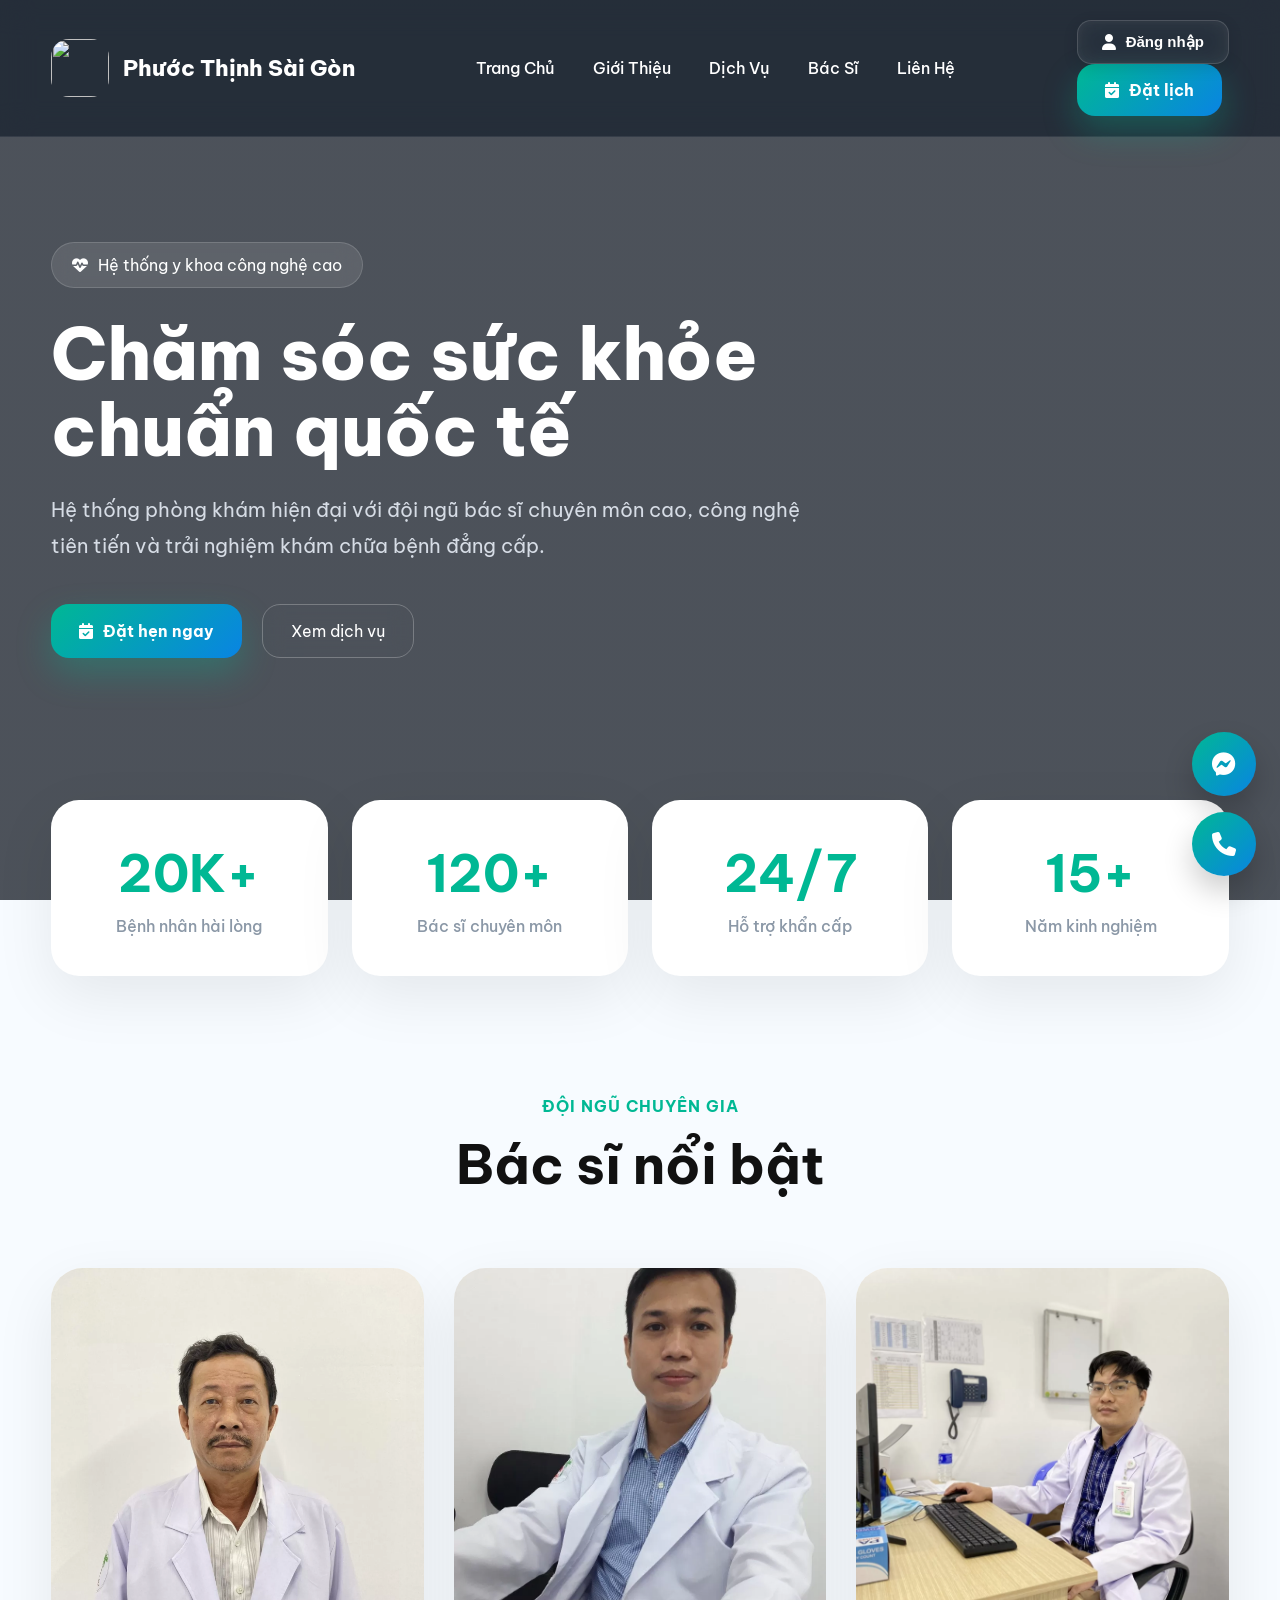
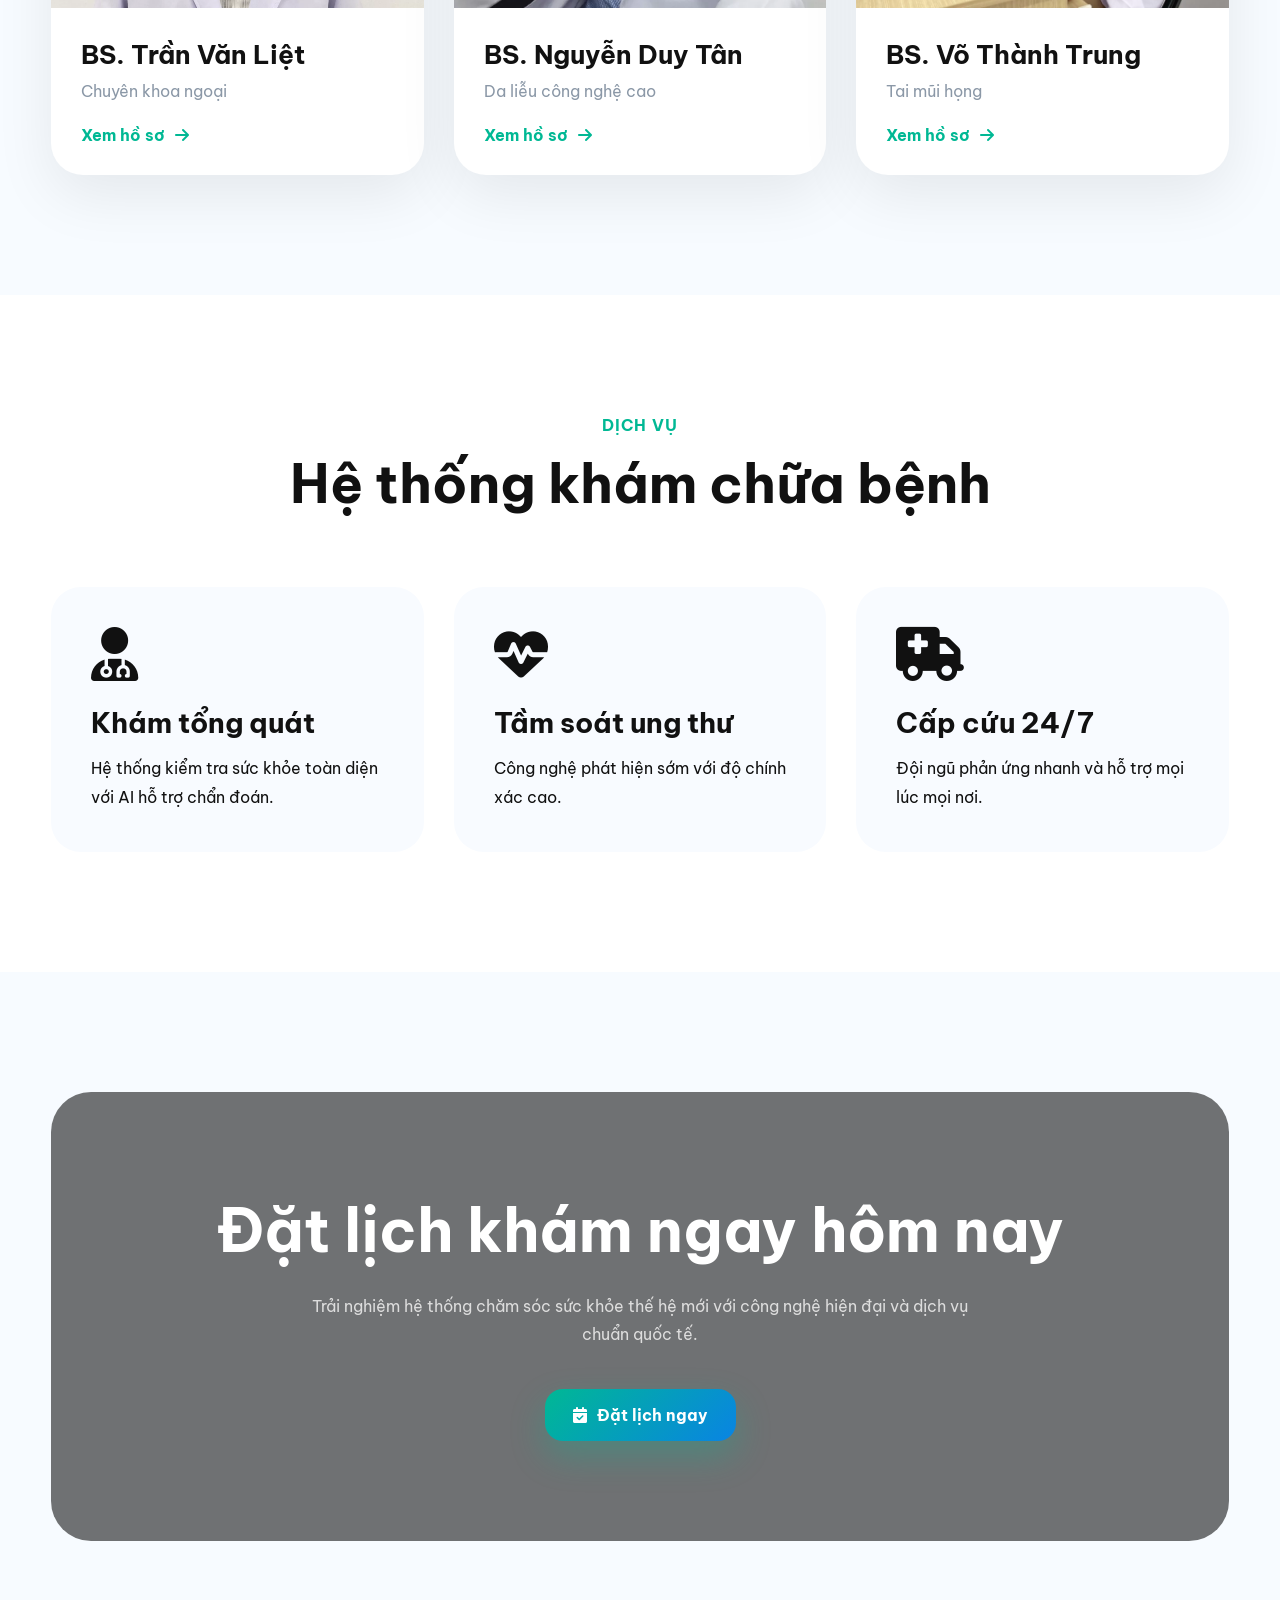
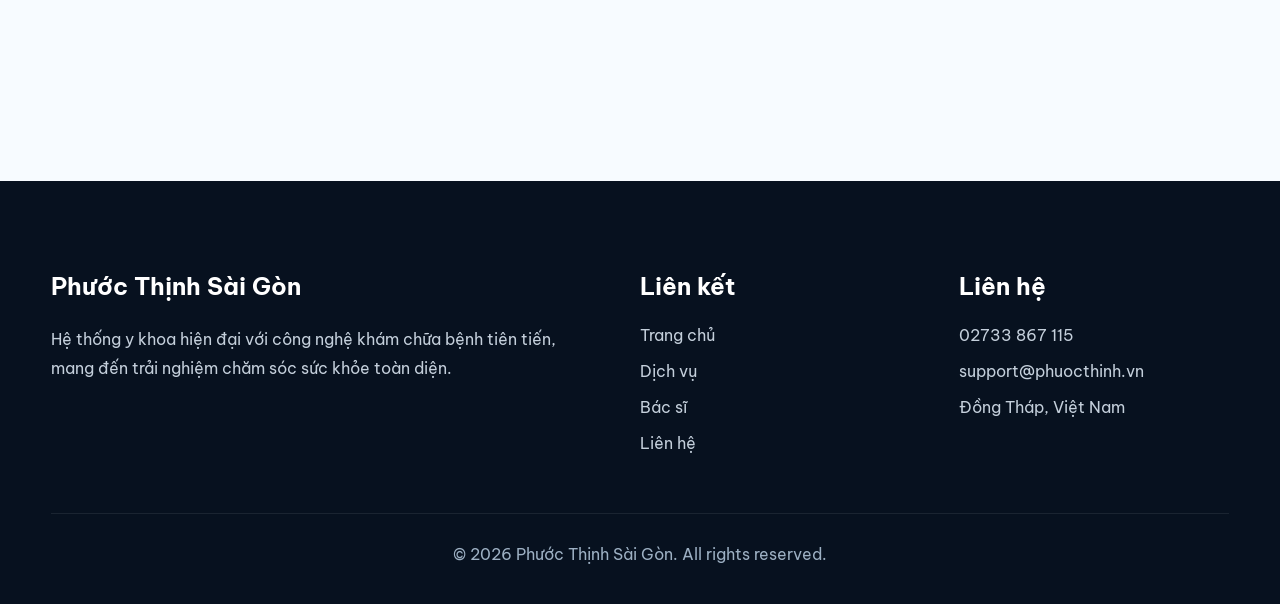
==== commit 1a7d480d: "Update index.html" ====
--- a/index.html
+++ b/index.html
@@ -47,7 +47,7 @@
       </nav>
 
       <div class="nav-actions">
-  <a href="login.html" class="btn-login">
+  <a href="phuocthinhsaigon.henbs.net/index.html" class="btn-login">
     <i class="fa-solid fa-user"></i>
     Đăng nhập
   </a>
